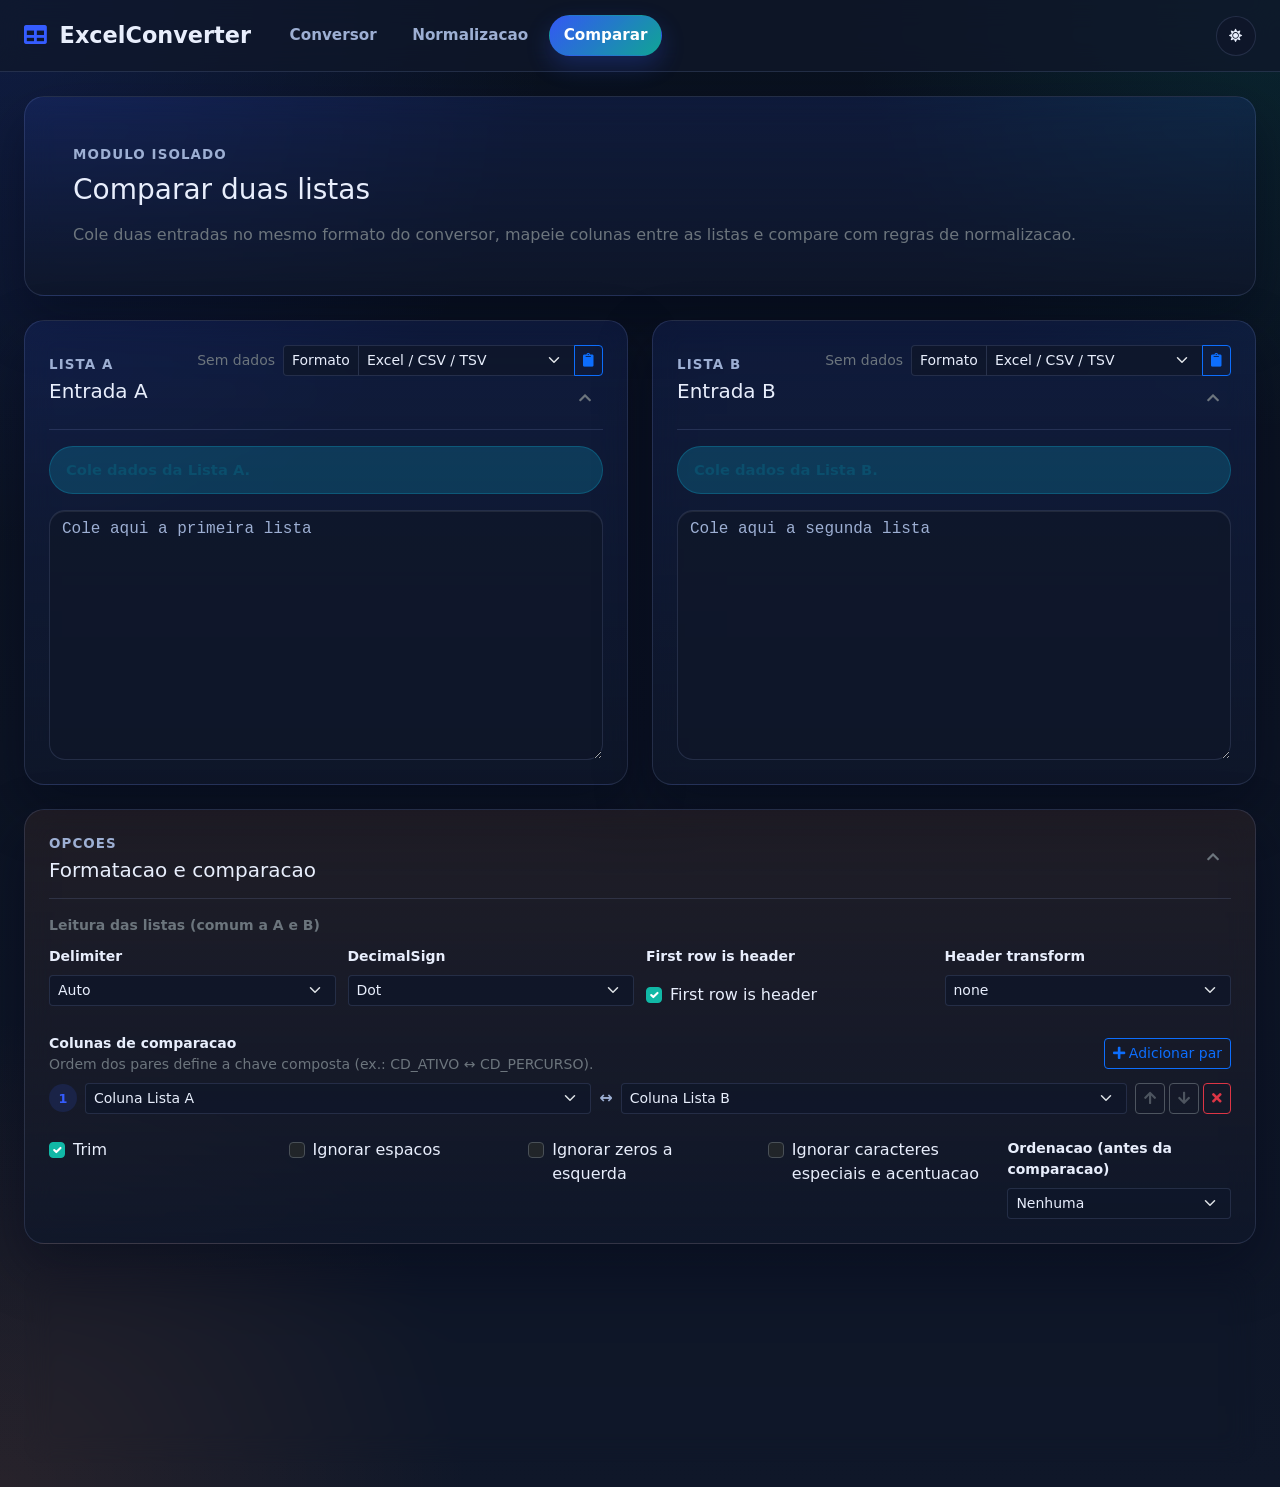
==== compare-arrays.html @ 1bb53375 "Nova tela de comparaçao de arrays" ====
<!DOCTYPE html>
<html lang="pt-BR">

<head>
    <meta charset="UTF-8">
    <meta name="viewport" content="width=device-width, initial-scale=1.0">
    <title>ExcelConverter - Comparar Arrays</title>
    <link rel="stylesheet" href="src/css/bootsrtap-v5.3.8.css">
    <link rel="stylesheet" href="src/css/style.css">
    <link href="src/fontawesome5pro/fontawesome-pro-5.8.2.css" rel="stylesheet" />
</head>

<body>
    <div id="array-compare-app"></div>

    <script src="src/js/vue.js"></script>
    <script src="src/js/shared/yaml.js"></script>
    <script src="src/js/input.js"></script>
    <script src="src/js/input-formats/input-default.js"></script>
    <script src="src/js/input-formats/json.js"></script>
    <script src="src/js/input-formats/ndjson.js"></script>
    <script src="src/js/input-formats/yaml.js"></script>
    <script src="src/js/input-formats/markdown-table.js"></script>
    <script src="src/js/input-formats/php.js"></script>
    <script src="src/js/input-formats/avro.js"></script>
    <script src="src/js/input-formats/html-table.js"></script>
    <script src="src/js/input-formats/xml-properties.js"></script>
    <script src="src/js/input-formats/xml-nodes.js"></script>
    <script src="src/js/array-compare.js"></script>
</body>

</html>
---- src/css/style.css ----
:root {
    --ec-bg: #f5f7ff;
    --ec-ink: #172033;
    --ec-muted: #5c6784;
    --ec-border: rgba(23, 32, 51, 0.1);
    --ec-shadow: 0 22px 55px rgba(44, 62, 108, 0.16);
    --ec-primary: #355cff;
    --ec-secondary: #11b8a6;
    --ec-accent: #ff8a3d;
    --ec-warm: #fff4d9;
    --ec-panel: rgba(255, 255, 255, 0.88);
    --ec-code: #fffdf8;
    --ec-body-top-left: rgba(53, 92, 255, 0.22);
    --ec-body-top-right: rgba(17, 184, 166, 0.2);
    --ec-body-bottom-left: rgba(255, 138, 61, 0.18);
    --ec-body-start: #f8fbff;
    --ec-sidebar-bg-top: rgba(255, 255, 255, 0.94);
    --ec-sidebar-bg-bottom: rgba(244, 248, 255, 0.9);
    --ec-input-panel-top: rgba(53, 92, 255, 0.06);
    --ec-output-panel-top: rgba(17, 184, 166, 0.08);
    --ec-focus-ring: rgba(53, 92, 255, 0.12);
    --ec-button-bg: rgba(255, 255, 255, 0.72);
    --bs-accordion-active-bg: #0b3b86db;
    --bs-accordion-bg: rgb(0 0 0 / 5%);
}

:root[data-theme="dark"] {
    --ec-bg: #0f1729;
    --ec-ink: #e8eefc;
    --ec-muted: #9dafd3;
    --ec-border: rgba(171, 190, 255, 0.14);
    --ec-shadow: 0 22px 55px rgba(2, 6, 23, 0.4);
    --ec-panel: rgba(15, 23, 42, 0.82);
    --ec-code: #111827;
    --ec-body-top-left: rgba(53, 92, 255, 0.16);
    --ec-body-top-right: rgba(17, 184, 166, 0.12);
    --ec-body-bottom-left: rgba(255, 138, 61, 0.1);
    --ec-body-start: #09111f;
    --ec-sidebar-bg-top: rgba(15, 23, 42, 0.95);
    --ec-sidebar-bg-bottom: rgba(19, 32, 58, 0.9);
    --ec-input-panel-top: rgba(53, 92, 255, 0.12);
    --ec-output-panel-top: rgba(17, 184, 166, 0.12);
    --ec-focus-ring: rgba(96, 165, 250, 0.16);
    --ec-button-bg: rgba(15, 23, 42, 0.8);
}

body {
    min-height: 100vh;
    color: var(--ec-ink);
    background:
        radial-gradient(circle at top left, var(--ec-body-top-left), transparent 28%),
        radial-gradient(circle at top right, var(--ec-body-top-right), transparent 22%),
        radial-gradient(circle at bottom left, var(--ec-body-bottom-left), transparent 24%),
        linear-gradient(180deg, var(--ec-body-start) 0%, var(--ec-bg) 100%);
    transition: background 0.25s ease, color 0.25s ease;
}

textarea {
    height: 250px;
}

html {
    scrollbar-color: rgba(116, 138, 196, 0.45) rgba(17, 24, 39, 0.72);
}

* {
    scrollbar-width: thin;
    scrollbar-color: rgba(116, 138, 196, 0.45) rgba(17, 24, 39, 0.72);
}

*::-webkit-scrollbar {
    width: 12px;
    height: 12px;
}

*::-webkit-scrollbar-track {
    background: rgba(17, 24, 39, 0.72);
    border-radius: 999px;
}

*::-webkit-scrollbar-thumb {
    background: linear-gradient(180deg, rgba(96, 165, 250, 0.55), rgba(17, 184, 166, 0.45));
    border: 2px solid rgba(17, 24, 39, 0.72);
    border-radius: 999px;
}

*::-webkit-scrollbar-thumb:hover {
    background: linear-gradient(180deg, rgba(96, 165, 250, 0.75), rgba(17, 184, 166, 0.65));
}

.app-wrap {
    position: relative;
    min-height: 100vh;
    padding: 1.5rem;
    padding-top: 6rem;
}

.topbar {
    position: fixed;
    top: 0;
    left: 0;
    right: 0;
    z-index: 1045;
    height: 4.5rem;
    display: flex;
    align-items: center;
    justify-content: space-between;
    padding: 0 1.5rem;
    border-bottom: 1px solid var(--ec-border);
    background: color-mix(in srgb, var(--ec-panel) 92%, transparent);
    backdrop-filter: blur(14px);
}

.topbar-brand {
    display: flex;
    align-items: center;
    gap: 0.85rem;
    font-size: 1.4rem;
    font-weight: 800;
    color: var(--ec-ink);
}

.topbar-brand i {
    color: var(--ec-primary);
}

.topbar-nav {
    display: flex;
    align-items: center;
    gap: 0.4rem;
}

.topbar-link {
    display: inline-flex;
    align-items: center;
    min-height: 2.25rem;
    padding: 0.5rem 0.85rem;
    border: 1px solid transparent;
    border-radius: 999px;
    color: var(--ec-muted);
    text-decoration: none;
    font-size: 0.95rem;
    font-weight: 700;
    transition: 0.2s ease;
}

.topbar-link:hover {
    color: var(--ec-ink);
    border-color: var(--ec-border);
    background: color-mix(in srgb, var(--ec-button-bg) 88%, transparent);
}

.topbar-link.is-active {
    color: #fff;
    background: linear-gradient(135deg, rgba(53, 92, 255, 0.95), rgba(17, 184, 166, 0.88));
    box-shadow: 0 10px 24px rgba(53, 92, 255, 0.24);
}

.workspace-body {
    position: relative;
}

.workspace-main {
    width: 100%;
}

.locale-page-shell {
    width: min(1100px, 100%);
    margin: 0 auto;
}

.compare-page-shell {
    width: min(1400px, 100%);
    margin: 0 auto;
}

.compare-lists-grid {
    display: grid;
    grid-template-columns: repeat(2, minmax(0, 1fr));
    gap: 1.5rem;
}

.compare-list-textarea {
    min-height: clamp(14rem, 32vh, 22rem);
}

.compare-parse-grid {
    display: grid;
    grid-template-columns: repeat(auto-fit, minmax(10rem, 1fr));
    gap: 0.75rem;
}

.compare-column-pairs {
    display: grid;
    gap: 0.65rem;
}

.column-pair-row {
    display: grid;
    grid-template-columns: auto minmax(0, 1fr) auto minmax(0, 1fr) auto;
    gap: 0.5rem;
    align-items: center;
}

.column-pair-order {
    display: inline-flex;
    align-items: center;
    justify-content: center;
    min-width: 1.75rem;
    height: 1.75rem;
    border-radius: 999px;
    background: color-mix(in srgb, var(--ec-primary) 14%, transparent);
    color: var(--ec-primary);
    font-size: 0.8rem;
    font-weight: 800;
}

.column-pair-arrow {
    color: var(--ec-muted);
    font-weight: 700;
}

.column-pair-actions {
    display: flex;
    gap: 0.25rem;
}

.compare-normalize-grid {
    display: grid;
    grid-template-columns: repeat(auto-fit, minmax(12rem, 1fr));
    gap: 0.85rem 1rem;
    align-items: start;
}

.compare-summary-grid {
    display: grid;
    grid-template-columns: repeat(auto-fit, minmax(7rem, 1fr));
    gap: 0.75rem;
}

.compare-summary-card {
    border: 1px solid var(--ec-border);
    border-radius: 0.85rem;
    padding: 0.85rem 1rem;
    text-align: center;
    background: color-mix(in srgb, var(--ec-panel) 92%, transparent);
}

.compare-summary-value {
    font-size: 1.5rem;
    font-weight: 800;
    color: var(--ec-primary);
    line-height: 1.2;
}

.compare-summary-label {
    font-size: 0.8rem;
    color: var(--ec-muted);
    font-weight: 600;
}

.compare-result-tabs .nav-link {
    color: var(--ec-muted);
    font-weight: 700;
    border-radius: 999px;
}

.compare-result-tabs .nav-link.active {
    color: #fff;
    background: linear-gradient(135deg, rgba(53, 92, 255, 0.95), rgba(17, 184, 166, 0.88));
}

.locale-grid {
    display: grid;
    grid-template-columns: minmax(0, 360px) minmax(0, 1fr);
    gap: 1.5rem;
}

.locale-controls-grid {
    display: grid;
    gap: 0.9rem;
}

.locale-textarea {
    min-height: clamp(14rem, 34vh, 20rem);
}

.locale-two-col {
    display: grid;
    grid-template-columns: repeat(2, minmax(0, 1fr));
    gap: 0.75rem;
}

.locale-actions {
    display: flex;
    gap: 0.75rem;
    flex-wrap: wrap;
}

.toast-stack {
    position: fixed;
    top: 1rem;
    right: 1rem;
    z-index: 1080;
    display: grid;
    gap: 0.75rem;
    width: min(24rem, calc(100vw - 2rem));
}

.toast-item {
    border: 1px solid var(--ec-border);
    border-radius: 1rem;
    background: var(--ec-panel);
    color: var(--ec-ink);
    box-shadow: var(--ec-shadow);
    backdrop-filter: blur(14px);
    padding: 0.9rem 1rem;
}

.toast-info {
    border-color: rgba(96, 165, 250, 0.28);
}

.toast-success {
    border-color: rgba(16, 185, 129, 0.32);
}

.toast-warning {
    border-color: rgba(245, 158, 11, 0.32);
}

.toast-danger {
    border-color: rgba(248, 113, 113, 0.34);
}

.toast-close {
    border: 0;
    background: transparent;
    color: inherit;
    padding: 0;
    line-height: 1;
}

.toast-close:focus-visible {
    outline: 0;
    box-shadow: 0 0 0 0.2rem var(--ec-focus-ring);
    border-radius: 0.4rem;
}

.hero-card,
.sidebar-card,
.panel-card {
    border: 1px solid var(--ec-border);
    box-shadow: var(--ec-shadow);
    background: var(--ec-panel);
    backdrop-filter: blur(14px);
}

.hero-card {
    overflow: hidden;
    border-radius: 1.5rem;
    background:
        linear-gradient(135deg, rgba(53, 92, 255, 0.98), rgba(17, 184, 166, 0.92)),
        linear-gradient(135deg, #355cff, #11b8a6);
    color: #fff;
}

.hero-orb {
    position: absolute;
    border-radius: 999px;
    filter: blur(2px);
    opacity: 0.45;
}

.hero-orb.one {
    width: 220px;
    height: 220px;
    right: -50px;
    top: -50px;
    background: rgba(255, 255, 255, 0.22);
}

.hero-orb.two {
    width: 140px;
    height: 140px;
    right: 18%;
    bottom: -40px;
    background: rgba(255, 201, 71, 0.38);
}

.sidebar-card,
.panel-card {
    border-radius: 1.25rem;
}

.panel-card {
    overflow: hidden;
}

.sidebar-card {
    overflow: hidden;
    background:
        linear-gradient(180deg, var(--ec-sidebar-bg-top), var(--ec-sidebar-bg-bottom));
    position: relative;
    height: 100%;
    max-height: calc(100vh - 4.5rem);
    border-radius: 0;
}

.sidebar-shell {
    position: fixed;
    top: 4.5rem;
    left: 0;
    bottom: 0;
    z-index: 1060;
    max-width: min(90vw, 520px);
}

.sidebar-scroll {
    overflow-y: auto;
    max-height: calc(100vh - 8rem);
}

.sidebar-accent {
    height: 8px;
    background: linear-gradient(90deg, var(--ec-primary), var(--ec-secondary), var(--ec-accent));
}

.sidebar-floating-toggle,
.sidebar-collapse-btn {
    position: fixed;
    z-index: 1055;
    border: 1px solid var(--ec-border);
    background: var(--ec-panel);
    color: var(--ec-ink);
    box-shadow: var(--ec-shadow);
    backdrop-filter: blur(12px);
}

.sidebar-floating-toggle {
    left: 0px;
    top: 50%;
    transform: translateY(-50%);
    width: 2.75rem;
    height: 3.5rem;
    border-radius: 0px 10px 10px 0px;
    opacity: 0.5;
}

.sidebar-floating-toggle:hover {
    opacity: 1;
}

.sidebar-collapse-btn {
    top: 1rem;
    right: 1rem;
    width: 2rem;
    height: 2rem;
    border-radius: 999px;
}

.sidebar-head {
    display: flex;
    align-items: center;
    justify-content: space-between;
    gap: 1rem;
    padding: 1rem 1.25rem 0;
}

.sidebar-resize-handle {
    position: absolute;
    top: 0;
    right: 0;
    width: 10px;
    height: 100%;
    cursor: col-resize;
}

.sidebar-title {
    color: var(--ec-primary);
    letter-spacing: 0.04em;
    text-transform: uppercase;
    font-weight: 800;
    font-size: 0.82rem;
}

.hint-box {
    border: 1px solid rgba(255, 138, 61, 0.18);
    background: linear-gradient(135deg, rgba(255, 138, 61, 0.12), rgba(255, 244, 217, 0.95));
}

.status-chip {
    border-radius: 999px;
    padding: 0.75rem 1rem;
    font-size: 0.92rem;
    font-weight: 600;
}

.status-chip.info {
    color: #0b4e6c;
    background: rgba(13, 202, 240, 0.18);
    border: 1px solid rgba(13, 202, 240, 0.22);
}

.status-chip.error {
    color: #842029;
    background: rgba(220, 53, 69, 0.16);
    border: 1px solid rgba(220, 53, 69, 0.22);
}

.status-chip.warning {
    color: #8a5a00;
    background: rgba(245, 158, 11, 0.16);
    border: 1px solid rgba(245, 158, 11, 0.24);
}

.preset-toolbar-group .preset-select {
    min-width: 7rem;
    max-width: 14rem;
}

.preview-panel .preset-toolbar-group .btn {
    flex-shrink: 0;
}

.input-toolbar-group .form-select {
    min-width: 8rem;
}

.input-panel .input-toolbar-group .btn {
    flex-shrink: 0;
}

.output-header-actions {
    margin-left: auto;
    justify-content: flex-end;
}

.output-toolbar-group {
    width: auto;
    flex: 0 0 auto;
    max-width: max-content;
}

.output-toolbar-group .output-format-select {
    width: auto;
    min-width: 8rem;
    max-width: 11rem;
    flex: 0 1 auto;
}

.output-toolbar-group .output-sql-table-input {
    width: auto;
    min-width: 7rem;
    max-width: 12rem;
    flex: 0 1 auto;
}

.output-panel .output-toolbar-group .btn {
    flex-shrink: 0;
}

.preview-skip-toggle {
    padding-left: 0.25rem;
    padding-right: 0.25rem;
}

.preview-skip-toggle .form-check-label {
    color: var(--ec-muted);
}

.preset-sidebar-summary,
.preset-action-log {
    max-height: 12rem;
    overflow-y: auto;
    padding-left: 1.1rem;
    border: 1px solid var(--ec-border);
    border-radius: 0.5rem;
    padding-top: 0.35rem;
    padding-bottom: 0.35rem;
    background: rgba(255, 255, 255, 0.35);
}

:root[data-theme="dark"] .preset-sidebar-summary,
:root[data-theme="dark"] .preset-action-log {
    background: rgba(15, 23, 42, 0.45);
}

.editor-label {
    color: var(--ec-muted);
    font-size: 0.84rem;
    font-weight: 700;
    letter-spacing: 0.08em;
    text-transform: uppercase;
}

.config-section-toggle {
    border: 0;
    background: transparent;
    color: inherit;
    width: 100%;
    padding: 0;
    text-align: left;
}

.config-section-toggle:focus-visible {
    outline: 0;
    box-shadow: 0 0 0 0.2rem var(--ec-focus-ring);
    border-radius: 0.75rem;
}

.config-section-chevron {
    font-size: 0.9rem;
    transition: transform 0.2s ease;
}

.config-section-chevron.is-collapsed {
    transform: rotate(-90deg);
}

.column-item {
    cursor: grab;
}

.column-grip {
    user-select: none;
    font-weight: 700;
    letter-spacing: 0.08em;
}

.editor-textarea {
    min-height: clamp(18rem, 52vh, 36rem);
    resize: vertical;
    border-radius: 1rem;
    border: 1px solid rgba(53, 92, 255, 0.12);
    box-shadow: inset 0 1px 0 rgba(255, 255, 255, 0.08);
    font-family: Consolas, "Courier New", monospace;
    line-height: 1.55;
    background: var(--ec-code);
    color: var(--ec-ink);
}

.editor-textarea:focus {
    border-color: rgba(53, 92, 255, 0.45);
    box-shadow: 0 0 0 0.25rem var(--ec-focus-ring);
}

.output-panel {
    background:
        linear-gradient(180deg, var(--ec-output-panel-top), var(--ec-panel));
}

.preview-panel {
    background:
        linear-gradient(180deg, rgba(255, 138, 61, 0.08), var(--ec-panel));
}

.input-panel {
    background:
        linear-gradient(180deg, var(--ec-input-panel-top), var(--ec-panel));
}

.preview-table-wrap {
    max-height: 24rem;
    overflow: auto;
    border: 1px solid var(--ec-border);
    border-radius: 1rem;
    background: var(--ec-code);
}

.preview-table {
    margin-bottom: 0;
    color: var(--ec-ink);
    --bs-table-color: var(--ec-ink);
    --bs-table-bg: transparent;
    --bs-table-striped-bg: transparent;
    --bs-table-striped-color: var(--ec-ink);
    --bs-table-hover-bg: transparent;
    --bs-table-hover-color: var(--ec-ink);
}

.preview-table thead th {
    position: sticky;
    top: 0;
    z-index: 1;
    background: color-mix(in srgb, var(--ec-panel) 88%, transparent);
    backdrop-filter: blur(10px);
}

.preview-table tbody td,
.preview-table tbody th,
.preview-table thead th {
    text-align: center;
    vertical-align: middle;
    background: transparent;
    color: var(--ec-ink);
}

.preview-table th,
.preview-table td {
    padding: 0;
    border-color: var(--ec-border);
    white-space: nowrap;
    font-size: 0.9rem;
    vertical-align: top;
}

.preview-input {
    min-width: 8rem;
    border: 0;
    border-radius: 0;
    background: transparent !important;
    box-shadow: none !important;
    padding: 0.7rem 0.85rem;
    height: auto;
}

.preview-header-cell {
    min-width: 11rem;
    position: relative;
}

.preview-row-actions {
    display: flex;
}

.preview-actions-col {
    width: 1%;
    min-width: 100px;
    white-space: nowrap;
}

.preview-row-actions {
    position: sticky;
    left: 0;
    padding: 0.4rem;
}

.preview-column-group {
    flex-wrap: nowrap;
}

.preview-column-group .btn,
.preview-row-actions .btn {
    border-color: transparent;
    border-radius: 0;
}

.preview-column-group .form-control,
.preview-column-group .btn,
.preview-row-actions .btn {
    background: transparent !important;
}

.preview-column-group .btn:hover,
.preview-row-actions .btn:hover {
    background: rgba(96, 165, 250, 0.08) !important;
}

.preview-handle-btn {
    cursor: grab;
}

.preview-handle-btn:active {
    cursor: grabbing;
}

.preview-table-wrap .btn {
    white-space: nowrap;
    box-shadow: none !important;
}

.preview-table tbody tr:hover td {
    background: rgba(96, 165, 250, 0.04);
}

.preview-column-filtered {
    box-shadow: inset 0 -2px 0 rgba(245, 158, 11, 0.75);
}

.preview-column-filtered .preview-input,
.preview-column-filtered .input-group {
    background: rgba(245, 158, 11, 0.08) !important;
}

.preview-column-hidden {
    opacity: 0.22;
    background: rgba(0, 0, 0, 0.99) !important;
}

.preview-row-hidden td {
    opacity: 0.22;
    background: rgba(0, 0, 0, 0.99) !important;
}

.preview-table thead .input-group {
    border-bottom: 1px solid var(--ec-border);
    min-height: 43px;
}

.preview-column-menu {
    position: fixed;
    z-index: 1070;
    width: 20rem;
    padding: 0.85rem;
    border: 1px solid var(--ec-border);
    border-radius: 0.9rem;
    background: color-mix(in srgb, var(--ec-panel) 96%, transparent);
    box-shadow: var(--ec-shadow);
    backdrop-filter: blur(12px);
    overflow: auto;
}

/* Menu da coluna: acordeão compacto; cores vêm de data-bs-theme (sincronizado com data-theme) */
.preview-column-menu-accordion.accordion-flush .accordion-button {
    padding: 0.5rem 0.85rem;
    font-size: 0.875rem;
}

.preview-column-menu-accordion.accordion-flush .accordion-body {
    padding: 0.75rem 0.85rem 1rem;
}

.preview-column-menu .accordion-item {
    border-color: var(--bs-border-color);
}

.preview-column-menu .small.fw-semibold {
    color: var(--bs-body-color);
}

.preview-column-menu-group {
    padding-top: 0.15rem;
}

.preview-menu-checkbox-list {
    display: grid;
    gap: 0.45rem;
    max-height: 9rem;
    overflow: auto;
    padding: 0.15rem 0.1rem 0.15rem 0;
}

.preview-menu-checkbox-item {
    display: flex;
    align-items: center;
    gap: 0.55rem;
    font-size: 0.85rem;
    color: var(--ec-ink);
}

.preview-menu-checkbox-item span {
    min-width: 0;
    overflow: hidden;
    text-overflow: ellipsis;
    white-space: nowrap;
}

.preview-empty-row {
    padding: 1rem !important;
    text-align: center !important;
    color: var(--ec-muted);
    height: 325px;
}

.preview-column-resize-handle {
    position: absolute;
    top: 0;
    right: -4px;
    width: 10px;
    height: 100%;
    cursor: col-resize;
    z-index: 13;
}

.preview-table tbody td+td {
    border-left: 1px solid rgba(255, 255, 255, 0.02);
}

.preview-table .form-control:focus {
    background: rgba(96, 165, 250, 0.08) !important;
}

.preview-search-group {
    min-width: 16rem;
}

.preview-toolbar {
    display: flex;
    align-items: center;
    justify-content: space-between;
    gap: 1rem;
    flex-wrap: nowrap;
}

.preview-page-size {
    display: flex;
    align-items: center;
    gap: 0.6rem;
    color: var(--ec-ink);
}

.preview-page-size .form-select {
    width: auto;
    min-width: 5rem;
}

.preview-pagination {
    display: flex;
    align-items: center;
    justify-content: space-between;
    gap: 1rem;
    margin-top: 0.9rem;
}

.section-toggle-btn {
    min-width: 2.25rem;
}

.input-panel .card-body>.d-flex:first-child,
.preview-panel .card-body>.d-flex:first-child,
.output-panel .card-body>.d-flex:first-child {
    padding-bottom: 1rem;
    margin-bottom: 1rem !important;
    border-bottom: 1px solid var(--ec-border);
}

.preview-empty {
    min-height: 8rem;
    display: flex;
    align-items: center;
    justify-content: center;
    padding: 1.5rem;
    border: 1px dashed var(--ec-border);
    border-radius: 1rem;
    background: var(--ec-code);
    color: var(--ec-muted);
    text-align: center;
}

.theme-toggle {
    border: 1px solid var(--ec-border);
    background: var(--ec-button-bg);
    color: var(--ec-ink);
    border-radius: 999px;
    width: 2.5rem;
    height: 2.5rem;
    display: inline-flex;
    align-items: center;
    justify-content: center;
    padding: 0;
    font-size: 0.82rem;
    font-weight: 700;
    letter-spacing: 0.04em;
    text-transform: uppercase;
    transition: background 0.2s ease, border-color 0.2s ease, transform 0.2s ease;
}

.theme-toggle:hover {
    transform: translateY(-1px);
}

.theme-toggle:focus-visible {
    outline: 0;
    box-shadow: 0 0 0 0.2rem var(--ec-focus-ring);
}

.form-control,
.form-select,
.input-group-text,
.bg-body,
.bg-white {
    background-color: var(--ec-button-bg) !important;
    color: var(--ec-ink) !important;
    border-color: var(--ec-border) !important;
}

.form-control::placeholder {
    color: var(--ec-muted);
}

.form-check-input:checked {
    background-color: var(--ec-secondary);
    border-color: var(--ec-secondary);
}

.form-select:focus,
.form-control:focus {
    border-color: rgba(53, 92, 255, 0.4);
    box-shadow: 0 0 0 0.25rem var(--ec-focus-ring);
}

.input-group .btn i,
.theme-toggle i,
.config-section-chevron {
    line-height: 1;
}

@media (max-width: 991.98px) {
    .app-wrap {
        padding: 1rem;
        padding-top: 5.5rem;
    }

    .locale-grid,
    .compare-lists-grid {
        grid-template-columns: 1fr;
    }

    .column-pair-row {
        grid-template-columns: 1fr;
    }

    .column-pair-order {
        justify-self: start;
    }

    .column-pair-arrow {
        display: none;
    }

    .column-pair-actions {
        justify-content: flex-end;
    }

    .toast-stack {
        top: 0.75rem;
        right: 0.75rem;
        width: min(22rem, calc(100vw - 1.5rem));
    }

    .sidebar-card {
        position: static;
        max-height: none;
        border-radius: 1.25rem;
    }

    .sidebar-shell {
        width: 100% !important;
        position: static;
        max-width: none;
    }

    .sidebar-scroll {
        max-height: none;
        overflow: visible;
    }

    .sidebar-floating-toggle,
    .sidebar-collapse-btn,
    .sidebar-resize-handle {
        display: none;
    }

    .editor-textarea {
        min-height: 14rem;
    }

}

@media (max-width: 575.98px) {
    .topbar {
        padding: 0 1rem;
    }

    .topbar-brand {
        font-size: 1.1rem;
    }

    .topbar-nav {
        display: none;
    }

    .locale-two-col {
        grid-template-columns: 1fr;
    }

    .editor-textarea {
        min-height: 12rem;
    }

    .preview-input {
        min-width: 8rem;
    }

    .preview-pagination {
        flex-direction: column;
        align-items: stretch;
    }

    .preview-search-group {
        min-width: 100%;
    }

    .preview-toolbar {
        flex-wrap: wrap;
    }
}
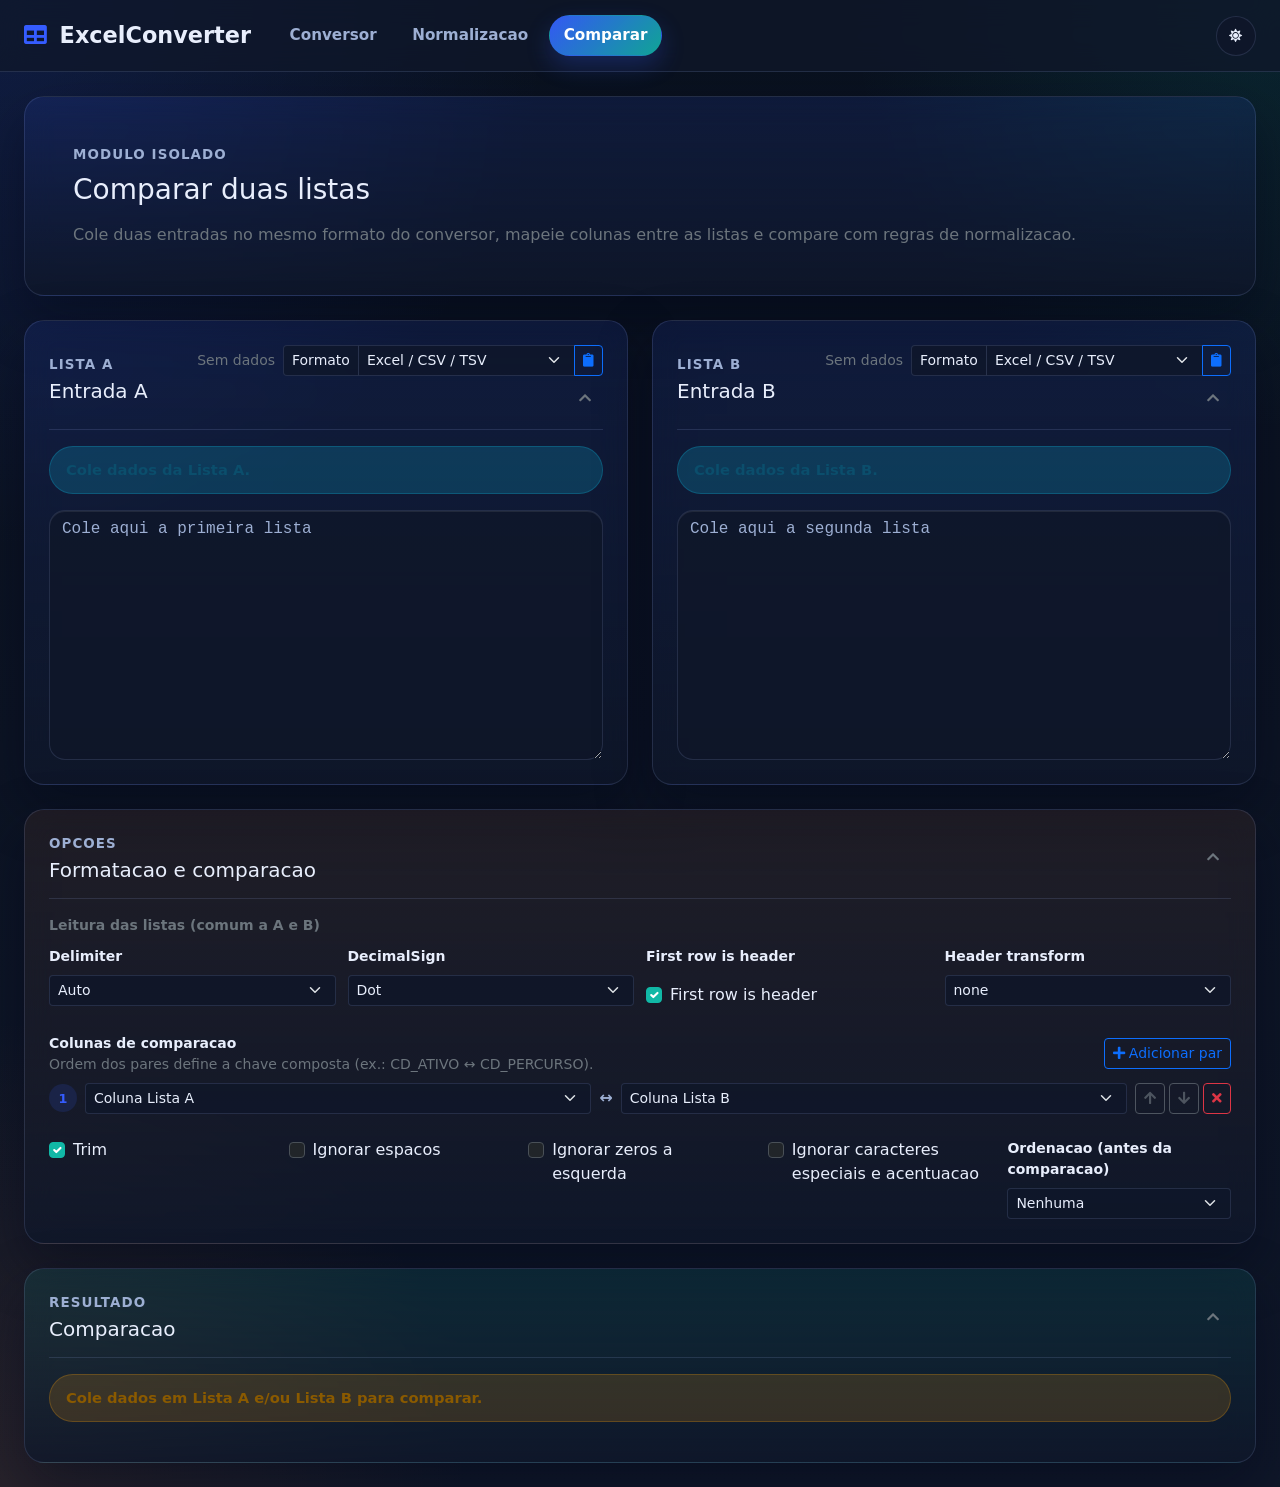
==== commit 87ebf2a6: "Adicionado o Export de dados após a comparação" ====
--- a/compare-arrays.html
+++ b/compare-arrays.html
@@ -26,6 +26,21 @@
     <script src="src/js/input-formats/html-table.js"></script>
     <script src="src/js/input-formats/xml-properties.js"></script>
     <script src="src/js/input-formats/xml-nodes.js"></script>
+    <script src="src/js/output-formats/json.js"></script>
+    <script src="src/js/output-formats/ndjson.js"></script>
+    <script src="src/js/output-formats/yaml.js"></script>
+    <script src="src/js/output-formats/markdown-table.js"></script>
+    <script src="src/js/output-formats/tsv.js"></script>
+    <script src="src/js/output-formats/csv.js"></script>
+    <script src="src/js/output-formats/json-column-arrays.js"></script>
+    <script src="src/js/output-formats/json-row-arrays.js"></script>
+    <script src="src/js/output-formats/json-dictionary.js"></script>
+    <script src="src/js/output-formats/html-table.js"></script>
+    <script src="src/js/output-formats/sql.js"></script>
+    <script src="src/js/output-formats/php.js"></script>
+    <script src="src/js/output-formats/xml-properties.js"></script>
+    <script src="src/js/output-formats/xml-nodes.js"></script>
+    <script src="src/js/output-formats/avro.js"></script>
     <script src="src/js/array-compare.js"></script>
 </body>
 
--- a/src/css/style.css
+++ b/src/css/style.css
@@ -270,6 +270,115 @@
     background: linear-gradient(135deg, rgba(53, 92, 255, 0.95), rgba(17, 184, 166, 0.88));
 }
 
+.compare-result-table-wrap {
+    max-height: 28rem;
+}
+
+.compare-result-table thead th,
+.compare-result-table tbody td {
+    text-align: left;
+    vertical-align: top;
+}
+
+.compare-index-col {
+    width: 1%;
+    min-width: 3.5rem;
+    white-space: nowrap;
+}
+
+.compare-key-col {
+    min-width: 10rem;
+    max-width: 16rem;
+}
+
+.compare-readonly-cell {
+    cursor: default;
+    min-width: 8rem;
+    max-width: 22rem;
+    overflow: hidden;
+    text-overflow: ellipsis;
+    white-space: nowrap;
+}
+
+.compare-result-table .preview-empty-row {
+    text-align: center !important;
+}
+
+.compare-result-table th.compare-column-key,
+.compare-result-table td.compare-column-key {
+    background: rgba(53, 92, 255, 0.1) !important;
+    box-shadow: inset 0 -2px 0 rgba(53, 92, 255, 0.55);
+}
+
+.compare-actions-col {
+    width: 1%;
+    min-width: 3.25rem;
+    white-space: nowrap;
+    text-align: center;
+    vertical-align: middle;
+}
+
+.compare-detail-backdrop {
+    position: fixed;
+    inset: 0;
+    z-index: 1090;
+    display: flex;
+    align-items: center;
+    justify-content: center;
+    padding: 1.5rem;
+    background: rgba(9, 17, 31, 0.62);
+    backdrop-filter: blur(4px);
+}
+
+.compare-detail-modal {
+    width: min(1100px, 100%);
+    max-height: calc(100vh - 3rem);
+    overflow: auto;
+    border-radius: 1.25rem;
+}
+
+.compare-detail-lists-grid {
+    display: grid;
+    grid-template-columns: repeat(2, minmax(0, 1fr));
+    gap: 1.25rem;
+}
+
+.compare-detail-field-name {
+    width: 38%;
+    min-width: 8rem;
+    font-size: 0.85rem;
+    font-weight: 700;
+    white-space: nowrap;
+}
+
+.compare-detail-value {
+    max-width: none;
+    white-space: pre-wrap;
+    word-break: break-word;
+}
+
+.compare-detail-pairs-table th,
+.compare-detail-pairs-table td {
+    font-size: 0.85rem;
+    text-align: left;
+    vertical-align: top;
+}
+
+.compare-export-panel {
+    border-top: 1px solid var(--ec-border);
+    padding-top: 1.25rem;
+}
+
+.compare-export-textarea {
+    min-height: clamp(10rem, 24vh, 16rem);
+}
+
+@media (max-width: 991.98px) {
+    .compare-detail-lists-grid {
+        grid-template-columns: 1fr;
+    }
+}
+
 .locale-grid {
     display: grid;
     grid-template-columns: minmax(0, 360px) minmax(0, 1fr);
